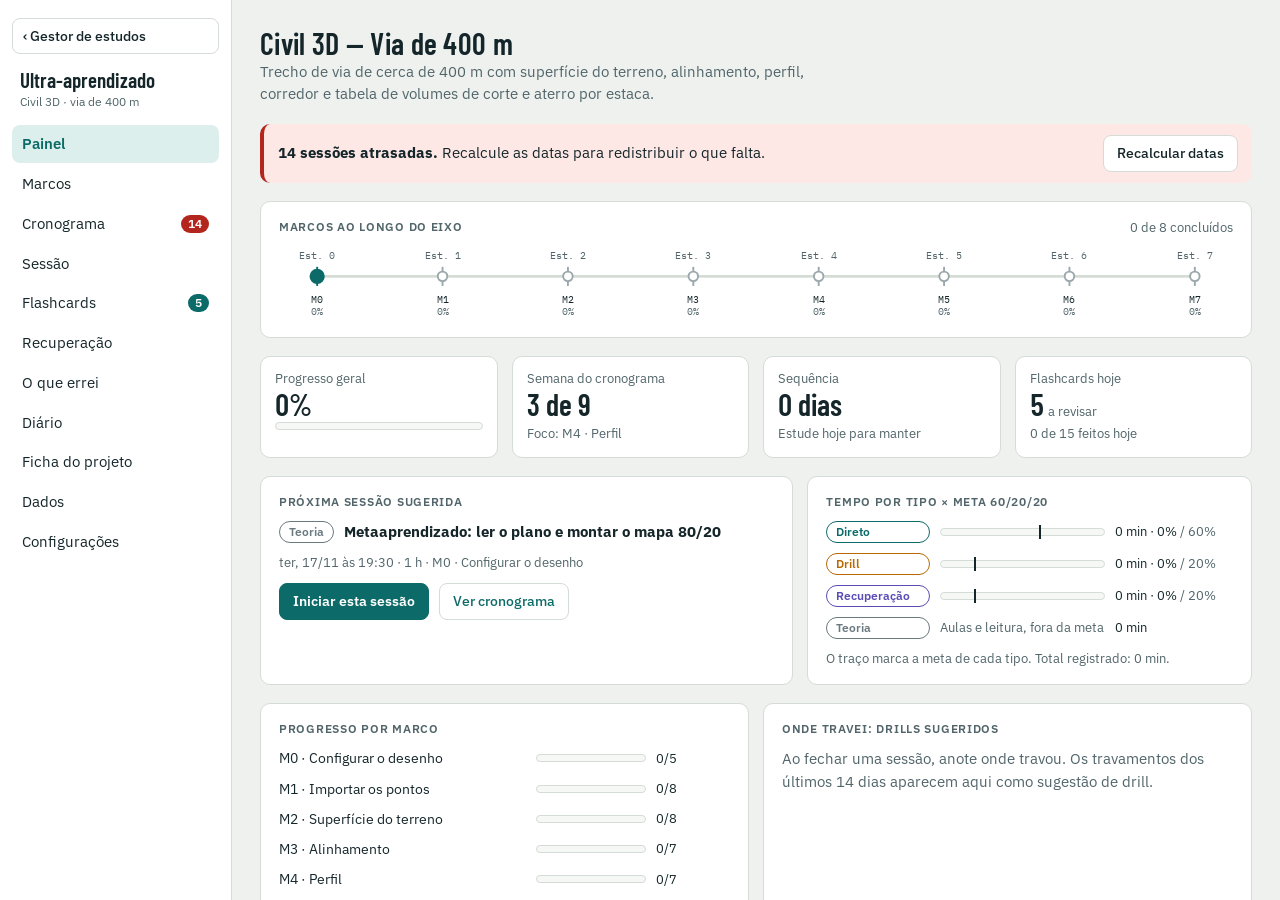
==== civil3d.html @ f74b1153 "Initial commit" ====
<!DOCTYPE html>
<html lang="pt-BR">
<head>
<meta charset="utf-8">
<meta name="viewport" content="width=device-width, initial-scale=1">
<title>Ultra-aprendizado Civil 3D</title>
<link rel="preconnect" href="https://fonts.googleapis.com">
<link href="https://fonts.googleapis.com/css2?family=Barlow+Condensed:wght@500;600&family=IBM+Plex+Mono:wght@400;500&family=IBM+Plex+Sans:wght@400;500;600&display=swap" rel="stylesheet">
<style>
/* Layout: barra lateral fixa + área de trabalho; no celular a navegação vira faixa rolável no topo. */
:root{
  --fundo:#eef1ee; --painel:#ffffff; --painel2:#f6f8f6; --linha:#d5dcd6;
  --tinta:#15262a; --tinta2:#51656a; --acento:#0c6b68; --acento-tinta:#ffffff; --acento-suave:#dcefec;
  --direto:#0c6b68; --drill:#b86a00; --recup:#5a4bb5; --teoria:#6b7a80; --folga:#9aa7ab;
  --bom:#1f7a3a; --aviso:#a86200; --critico:#b3261e; --aviso-fundo:#fff3dc; --critico-fundo:#fde8e6; --bom-fundo:#e2f3e6;
  --f-titulo:"Barlow Condensed","Arial Narrow","Roboto Condensed",system-ui,sans-serif;
  --f-corpo:"IBM Plex Sans",system-ui,-apple-system,"Segoe UI",Roboto,sans-serif;
  --f-mono:"IBM Plex Mono",ui-monospace,Consolas,monospace;
  --raio:10px;
}
@media (prefers-color-scheme: dark){
  :root:not([data-theme="light"]){
    color-scheme:dark;
    --fundo:#0f1719; --painel:#172225; --painel2:#1d2a2e; --linha:#2c3c40;
    --tinta:#e6eeec; --tinta2:#9db0b3; --acento:#4fc4bb; --acento-tinta:#06201f; --acento-suave:#173836;
    --direto:#4fc4bb; --drill:#f0a742; --recup:#a79bf2; --teoria:#9aaab0; --folga:#6d7d82;
    --bom:#6fcf8a; --aviso:#f0b452; --critico:#f2857d; --aviso-fundo:#3a2c10; --critico-fundo:#40201d; --bom-fundo:#17341f;
  }
}
:root[data-theme="dark"]{
  color-scheme:dark;
  --fundo:#0f1719; --painel:#172225; --painel2:#1d2a2e; --linha:#2c3c40;
  --tinta:#e6eeec; --tinta2:#9db0b3; --acento:#4fc4bb; --acento-tinta:#06201f; --acento-suave:#173836;
  --direto:#4fc4bb; --drill:#f0a742; --recup:#a79bf2; --teoria:#9aaab0; --folga:#6d7d82;
  --bom:#6fcf8a; --aviso:#f0b452; --critico:#f2857d; --aviso-fundo:#3a2c10; --critico-fundo:#40201d; --bom-fundo:#17341f;
}
*{box-sizing:border-box}
html,body{height:100%;margin:0}
body{background:var(--fundo);color:var(--tinta);font:15px/1.5 var(--f-corpo);-webkit-text-size-adjust:100%}
h1,h2,h3{font-family:var(--f-titulo);font-weight:600;letter-spacing:.01em;margin:0;text-wrap:balance;line-height:1.15}
h1{font-size:30px} h2{font-size:22px} h3{font-size:18px}
p{margin:0} a{color:var(--acento)}
code,.mono{font-family:var(--f-mono);font-size:.9em}
.num{font-variant-numeric:tabular-nums}
button,input,select,textarea{font:inherit;color:inherit}
:focus-visible{outline:2px solid var(--acento);outline-offset:2px}

#app{display:grid;grid-template-columns:232px 1fr;height:100%}
#lateral{background:var(--painel);border-right:1px solid var(--linha);padding:18px 12px;display:flex;flex-direction:column;gap:14px;overflow-y:auto}
.marca{padding:0 8px;display:flex;flex-direction:column;gap:2px}
.marca b{font-family:var(--f-titulo);font-size:21px;font-weight:600;line-height:1.1}
.marca span{font-size:12px;color:var(--tinta2)}
nav{display:flex;flex-direction:column;gap:2px}
nav a{display:flex;justify-content:space-between;align-items:center;gap:8px;padding:8px 10px;border-radius:8px;color:var(--tinta);text-decoration:none;font-size:14.5px}
nav a:hover{background:var(--painel2)}
nav a.ativo{background:var(--acento-suave);color:var(--acento);font-weight:600}
nav .cont{font-size:12px;background:var(--acento);color:var(--acento-tinta);border-radius:99px;padding:0 7px;font-weight:600}
#mini-timer{margin-top:auto;border:1px solid var(--linha);border-radius:8px;padding:8px 10px;font-size:13px;text-decoration:none;color:var(--tinta);display:none}
#mini-timer b{font-family:var(--f-mono);font-size:18px;display:block}
#status-salvo{font-size:12px;color:var(--tinta2);padding:0 8px;display:none}
.dia.fora{background:var(--painel2);opacity:.75}
#principal{overflow-y:auto;padding:26px 28px 60px}
.vista{max-width:1060px;margin:0 auto;display:flex;flex-direction:column;gap:18px}
.cab{display:flex;justify-content:space-between;align-items:flex-end;gap:12px;flex-wrap:wrap}
.cab p{color:var(--tinta2);max-width:65ch}

.cartao{background:var(--painel);border:1px solid var(--linha);border-radius:var(--raio);padding:16px 18px;display:flex;flex-direction:column;gap:10px}
.grade{display:grid;gap:14px}
.g4{grid-template-columns:repeat(4,1fr)} .g2{grid-template-columns:1.2fr 1fr} .g2i{grid-template-columns:1fr 1fr}
.tile{background:var(--painel);border:1px solid var(--linha);border-radius:var(--raio);padding:12px 14px}
.tile small{display:block;color:var(--tinta2);font-size:12.5px}
.tile b{font-family:var(--f-titulo);font-size:30px;font-weight:600;line-height:1.1}
.tile span{font-size:12.5px;color:var(--tinta2)}
.rot{font-size:12px;text-transform:uppercase;letter-spacing:.06em;color:var(--tinta2);font-weight:600}
.suave{color:var(--tinta2)} .peq{font-size:13px}
.linha{display:flex;gap:10px;align-items:center;flex-wrap:wrap}
.entre{justify-content:space-between}
.col{display:flex;flex-direction:column;gap:8px}

.btn{border:1px solid var(--linha);background:var(--painel);border-radius:8px;padding:7px 13px;cursor:pointer;font-weight:500;font-size:14px}
.btn:hover{border-color:var(--acento)}
.btn.pri{background:var(--acento);border-color:var(--acento);color:var(--acento-tinta);font-weight:600}
.btn.per{color:var(--critico);border-color:var(--critico)}
.btn.mini{padding:3px 9px;font-size:12.5px}
.btn:disabled{opacity:.45;cursor:not-allowed}
.btn.lig{background:var(--acento-suave);border-color:var(--acento);color:var(--acento)}

.chip{display:inline-flex;align-items:center;gap:5px;font-size:12px;font-weight:600;border-radius:99px;padding:1px 9px;border:1px solid currentColor;white-space:nowrap}
.t-Direto{color:var(--direto)} .t-Drill{color:var(--drill)} .t-Recuperação{color:var(--recup)} .t-Teoria{color:var(--teoria)} .t-Folga{color:var(--folga)}
.c-bom{color:var(--bom)} .c-aviso{color:var(--aviso)} .c-critico{color:var(--critico)}
.alerta{border-radius:var(--raio);padding:11px 14px;border-left:4px solid var(--aviso);background:var(--aviso-fundo);display:flex;gap:10px;justify-content:space-between;align-items:center;flex-wrap:wrap}
.alerta.critico{border-color:var(--critico);background:var(--critico-fundo)}
.alerta.bom{border-color:var(--bom);background:var(--bom-fundo)}

.barra{height:8px;background:var(--painel2);border-radius:99px;overflow:hidden;border:1px solid var(--linha);position:relative}
.barra i{display:block;height:100%;background:var(--acento);border-radius:99px}
.tipo-linha{display:grid;grid-template-columns:104px 1fr 118px;gap:10px;align-items:center;font-size:13.5px}
.barra.meta{overflow:visible}
.barra.meta u{position:absolute;top:-4px;bottom:-4px;width:2px;background:var(--tinta)}

/* eixo estaqueado: progresso dos marcos */
.eixo{overflow-x:auto}
.eixo svg{display:block;min-width:560px;width:100%;height:74px}
.eixo text{font-family:var(--f-mono);font-size:10.5px;fill:var(--tinta2)}

.marco{background:var(--painel);border:1px solid var(--linha);border-radius:var(--raio)}
.marco>header{display:grid;grid-template-columns:46px 1fr auto;gap:12px;align-items:center;padding:12px 16px;cursor:pointer}
.marco .n{font-family:var(--f-titulo);font-size:26px;font-weight:600;color:var(--acento);border-right:1px solid var(--linha)}
.marco.feito .n{color:var(--bom)}
.marco .corpo{padding:4px 16px 18px;display:grid;grid-template-columns:1.25fr 1fr;gap:20px;border-top:1px solid var(--linha)}
.marco .corpo>div{display:flex;flex-direction:column;gap:14px;padding-top:14px;min-width:0}
.check{display:flex;gap:9px;align-items:flex-start;padding:3px 0;cursor:pointer}
.check input{margin-top:4px;accent-color:var(--acento);width:15px;height:15px;flex:none}
.check.ok span{color:var(--tinta2);text-decoration:line-through}
.bloco{background:var(--painel2);border-radius:8px;padding:10px 12px;border-left:3px solid var(--linha)}
.bloco.b-Drill{border-color:var(--drill)} .bloco.b-Rec{border-color:var(--recup)} .bloco.b-ok{border-color:var(--bom)}
textarea,input[type=text],input[type=number],input[type=date],input[type=time],input[type=search],select{background:var(--painel);border:1px solid var(--linha);border-radius:8px;padding:7px 10px;width:100%}
textarea{min-height:92px;resize:vertical;line-height:1.45}
label.campo{display:flex;flex-direction:column;gap:4px;font-size:13px;color:var(--tinta2);font-weight:500}
label.campo>*{color:var(--tinta);font-weight:400;font-size:14.5px}

.semana{display:grid;grid-template-columns:repeat(7,minmax(0,1fr));gap:8px}
.dia{background:var(--painel);border:1px solid var(--linha);border-radius:8px;padding:8px;min-height:120px;display:flex;flex-direction:column;gap:6px}
.dia.hoje{border-color:var(--acento);box-shadow:inset 0 0 0 1px var(--acento)}
.dia>small{color:var(--tinta2);font-size:12px;font-weight:600}
.sessao{border-left:3px solid var(--folga);background:var(--painel2);border-radius:6px;padding:6px 8px;font-size:12.5px;display:flex;flex-direction:column;gap:4px}
.sessao.s-Direto{border-color:var(--direto)} .sessao.s-Drill{border-color:var(--drill)} .sessao.s-Recuperação{border-color:var(--recup)} .sessao.s-Teoria{border-color:var(--teoria)}
.sessao.feita{opacity:.55} .sessao.feita .tt{text-decoration:line-through}
.sessao.atrasada{outline:1px dashed var(--critico)}
.lista-s{display:grid;grid-template-columns:96px 104px 1fr auto;gap:10px;align-items:center;padding:8px 0;border-bottom:1px solid var(--linha);font-size:14px}
.lista-s:last-child{border-bottom:0}

.relogio{font-family:var(--f-mono);font-size:84px;font-weight:500;text-align:center;line-height:1;font-variant-numeric:tabular-nums}
.seg{display:inline-flex;border:1px solid var(--linha);border-radius:8px;overflow:hidden;flex-wrap:wrap}
.seg button{border:0;background:var(--painel);padding:7px 12px;cursor:pointer;font-size:14px;border-right:1px solid var(--linha)}
.seg button:last-child{border-right:0}
.seg button.lig{background:var(--acento);color:var(--acento-tinta);font-weight:600}

.flash{min-height:230px;justify-content:center;text-align:center;gap:16px;padding:28px}
.flash .q{font-size:20px;font-family:var(--f-titulo);font-weight:600;max-width:46ch;margin:0 auto;line-height:1.25}
.flash .a{font-size:16px;max-width:60ch;margin:0 auto;padding-top:14px;border-top:1px dashed var(--linha)}
.notas{display:grid;grid-template-columns:repeat(4,1fr);gap:8px;max-width:520px;margin:0 auto;width:100%}
.notas button small{display:block;font-weight:400;font-size:11.5px;opacity:.8}
table{border-collapse:collapse;width:100%;font-size:14px}
th,td{text-align:left;padding:7px 10px;border-bottom:1px solid var(--linha);vertical-align:top}
th{font-size:12px;text-transform:uppercase;letter-spacing:.05em;color:var(--tinta2)}
.rolar{overflow-x:auto}
.vazio{color:var(--tinta2);text-align:center;padding:22px;border:1px dashed var(--linha);border-radius:var(--raio)}

#modal{position:fixed;inset:0;background:rgba(8,16,18,.55);display:none;align-items:center;justify-content:center;padding:16px;z-index:20}
#modal.on{display:flex}
#modal .cx{background:var(--painel);border-radius:12px;padding:20px;max-width:520px;width:100%;max-height:90%;overflow:auto;display:flex;flex-direction:column;gap:12px;border:1px solid var(--linha)}
#toast{position:fixed;bottom:18px;left:50%;transform:translateX(-50%);background:var(--tinta);color:var(--fundo);padding:9px 16px;border-radius:99px;font-size:14px;opacity:0;pointer-events:none;transition:opacity .2s;z-index:30;max-width:90%}
#toast.on{opacity:1}
@media (prefers-reduced-motion:reduce){#toast{transition:none}}

@media (max-width:900px){
  .g4{grid-template-columns:repeat(2,1fr)} .g2,.g2i{grid-template-columns:1fr}
  .marco .corpo{grid-template-columns:1fr}
  .semana{grid-template-columns:1fr} .dia{min-height:0}
}
@media (max-width:760px){
  #app{grid-template-columns:1fr;grid-template-rows:auto 1fr}
  #lateral{flex-direction:row;align-items:center;padding:8px 12px;border-right:0;border-bottom:1px solid var(--linha);overflow-x:auto;overflow-y:hidden;gap:10px}
  .marca span{display:none} #status-salvo{white-space:nowrap} .marca b{font-size:17px;white-space:nowrap}
  nav{flex-direction:row} nav a{white-space:nowrap;padding:6px 10px}
  #mini-timer{margin:0;white-space:nowrap;padding:4px 8px} #mini-timer b{display:inline;font-size:14px}
  #principal{padding:16px 16px 60px}
  .relogio{font-size:60px}
  .lista-s{grid-template-columns:1fr auto} .lista-s>:nth-child(1),.lista-s>:nth-child(2){grid-column:auto}
  .tipo-linha{grid-template-columns:92px 1fr} .tipo-linha>:last-child{grid-column:1/-1}
  .notas{grid-template-columns:repeat(2,1fr)}
}

.voltar-hub{display:flex;align-items:center;gap:6px;padding:7px 10px;border:1px solid var(--linha);border-radius:8px;color:var(--tinta);text-decoration:none;font-size:13.5px;font-weight:500}
.voltar-hub:hover{border-color:var(--acento);color:var(--acento)}
</style>
</head>
<body>
<div id="app">
  <aside id="lateral">
    <a class="voltar-hub" href="index.html">‹ Gestor de estudos</a>
    <div class="marca"><b>Ultra-aprendizado</b><span>Civil 3D · via de 400 m</span></div>
    <nav id="nav" aria-label="Seções"></nav>
    <span id="status-salvo" role="status"></span>
    <a id="mini-timer" href="#sessao"></a>
  </aside>
  <main id="principal"><div class="vista" id="vista"></div></main>
</div>
<div id="modal" role="dialog" aria-modal="true"><div class="cx" id="modal-cx"></div></div>
<div id="toast" role="status" aria-live="polite"></div>
<script src="js/armazenamento.js"></script>
<script src="js/ultra-nucleo.js"></script>
<script src="dados/civil3d.js"></script>
<script>
/* Os dados do projeto ficam em dados/civil3d.js (compartilhados com o hub). */
const CHAVE_STORAGE = ULTRA['civil3d'].chave;
const DADOS_INICIAIS = ULTRA['civil3d'].dados;

/* =====================================================================
   APP — lógica genérica. Não depende do conteúdo de DADOS_INICIAIS.
   Seções: utilitários · estado · cálculos · vistas · ações · timer · início
   ===================================================================== */
const D = DADOS_INICIAIS;
const TIPOS = ['Direto', 'Drill', 'Recuperação', 'Teoria'];
const DIAS = ['seg', 'ter', 'qua', 'qui', 'sex', 'sáb', 'dom'];
const ROTAS = [
  ['painel', 'Painel'], ['marcos', 'Marcos'], ['cronograma', 'Cronograma'], ['sessao', 'Sessão'],
  ['flashcards', 'Flashcards'], ['recuperacao', 'Recuperação'], ['erros', 'O que errei'],
  ['diario', 'Diário'], ['ficha', 'Ficha do projeto'], ['dados', 'Dados'], ['ajustes', 'Configurações']
];

/* ---------- utilitários ---------- */
const $ = s => document.querySelector(s);
const esc = s => String(s == null ? '' : s).replace(/[&<>"']/g, c => ({ '&': '&amp;', '<': '&lt;', '>': '&gt;', '"': '&quot;', "'": '&#39;' }[c]));
const pad = n => String(n).padStart(2, '0');
const iso = d => d.getFullYear() + '-' + pad(d.getMonth() + 1) + '-' + pad(d.getDate());
const deIso = s => { const [y, m, d] = s.split('-').map(Number); return new Date(y, m - 1, d); };
const hoje = () => iso(new Date());
const addDias = (s, n) => { const d = deIso(s); d.setDate(d.getDate() + n); return iso(d); };
const difDias = (a, b) => Math.round((deIso(a) - deIso(b)) / 864e5);
const dow = s => (deIso(s).getDay() + 6) % 7;                      // 0 = segunda
const fData = s => DIAS[dow(s)] + ', ' + s.slice(8) + '/' + s.slice(5, 7);
const fDataLonga = s => s.slice(8) + '/' + s.slice(5, 7) + '/' + s.slice(0, 4);
const fMin = m => { m = Math.round(m); return m < 60 ? m + ' min' : Math.floor(m / 60) + ' h' + (m % 60 ? ' ' + pad(m % 60) : ''); };
const uid = () => Date.now().toString(36) + Math.random().toString(36).slice(2, 6);
const marco = id => D.marcos.find(m => m.id === id);
const rotMarco = id => { const m = marco(id); return m ? 'M' + m.num + ' · ' + m.nome : '—'; };
const optMarcos = sel => D.marcos.map(m => `<option value="${m.id}"${m.id === sel ? ' selected' : ''}>M${m.num} · ${esc(m.nome)}</option>`).join('');
const chip = t => `<span class="chip t-${t}">${t}</span>`;

/* ---------- estado e armazenamento ---------- */
let storageOk = true;
let S;                                   // estado salvo
const ui = { abertos: {}, cronoModo: 'semana', cronoSem: null, revelado: false, filtroErro: '', buscaErro: '', filtroCard: '', recall: {}, pre: null, manual: false };

function estadoNovo() { return UltraNucleo.estadoNovo(D); }
function carregar() {
  try { S = UltraNucleo.carregar(D, CHAVE_STORAGE); return; } catch (e) { storageOk = false; }
  S = estadoNovo();
}
function migrar() { UltraNucleo.migrar(S); }
let versao = 0;                          // muda a cada salvamento; invalida o cache das datas
/* Quando a página é aberta pelo EstudosCivil3D.exe, o progresso também vai para um arquivo JSON
   na pasta do programa (o .exe responde em /api/estado). Na página publicada, só o localStorage. */
const ARQ = { ativo: false, status: '', erro: false, caminho: '', timer: null, pendente: false };
function salvarArquivo(agora) {
  if (!ARQ.ativo) return;
  ARQ.pendente = true; clearTimeout(ARQ.timer);
  const envia = () => {
    ARQ.pendente = false;
    fetch('/api/estado', { method: 'POST', headers: { 'Content-Type': 'application/json' }, body: JSON.stringify(S) })
      .then(r => { if (!r.ok) throw 0; ARQ.erro = false; ARQ.status = 'Salvo no arquivo às ' + new Date().toTimeString().slice(0, 5); mostrarStatus(); })
      .catch(() => { ARQ.erro = true; ARQ.status = 'Não salvou no arquivo. Abra o EstudosCivil3D.exe de novo.'; mostrarStatus(); });
  };
  if (agora) envia(); else ARQ.timer = setTimeout(envia, 700);
}
function mostrarStatus() { const el = $('#status-salvo'); if (el) { el.textContent = ARQ.status; el.className = 'status-salvo' + (ARQ.erro ? ' c-critico' : ''); el.style.display = ARQ.ativo ? 'block' : 'none'; } }
function salvar() {
  versao++;
  salvarArquivo();
  if (!storageOk) return;
  try { Armazenamento.gravar(CHAVE_STORAGE, S); } catch (e) { storageOk = false; render(); }
}

/* ---------- cálculos ---------- */
const sessoes = () => D.sessoes.map((s, i) => Object.assign({ id: 's' + i }, s));
/* ---------- datas das sessões ----------
   As sessões seguem a ordem do plano e são encaixadas nos seus dias de estudo,
   respeitando os MINUTOS disponíveis de cada dia (Configurações):
   · cabe no que sobra do dia? fica no mesmo dia; não cabe? vai para o próximo dia de estudo;
   · uma sessão maior que um dia inteiro é dividida em partes, em dias seguidos de estudo;
   · Folga ocupa um dia de estudo inteiro;
   · sem "Recalcular", tudo parte da data de início; depois dele, o que falta parte de hoje;
   · sessão reagendada à mão fica presa na data escolhida e esse dia sai da sequência. */
const est = s => S.sessoes[s.id] || {};
const presa = s => !!(est(s).fixa && !est(s).feita);
const temDisponivel = () => Object.values(S.config.disp).some(d => d.ativo && d.min > 0);
function calcDatas() { return UltraNucleo.calcDatas(D, S); }   // regra em js/ultra-nucleo.js
let cacheDatas = { v: -1, r: null };
function calc() { if (cacheDatas.v !== versao) cacheDatas = { v: versao, c: calcDatas() }; return cacheDatas.c; }
const datas = () => calc().r;
const partesDe = s => calc().partes[s.id] || [{ d: dataSessao(s), min: s.min || 0 }];
const dataSessao = s => datas()[s.id];
const feita = s => !!(S.sessoes[s.id] && S.sessoes[s.id].feita);
const pendentes = () => sessoes().filter(s => !feita(s)).sort((a, b) => dataSessao(a).localeCompare(dataSessao(b)));
const atrasadas = () => pendentes().filter(s => dataSessao(s) < hoje());
const proxima = () => pendentes().find(s => s.tipo !== 'Folga');
const semanaDe = d => Math.floor(difDias(d, S.config.inicio) / 7) + 1;
const totalSemanas = () => Math.max(1, ...sessoes().map(s => semanaDe(dataSessao(s))));
function semanaAtual() { return Math.floor(difDias(hoje(), S.config.inicio) / 7) + 1; }

function progMarco(m) {
  const feitas = m.tarefas.filter((_, i) => S.tarefas[m.id + '-' + i]).length;
  return { feitas, total: m.tarefas.length, pct: S.concluido[m.id] ? 100 : Math.round(feitas / m.tarefas.length * 100) };
}
function progGeral() {
  let f = 0, t = 0; D.marcos.forEach(m => { const p = progMarco(m); f += p.feitas; t += p.total; });
  return Math.round(f / t * 100);
}
const marcoAtual = () => D.marcos.find(m => !S.concluido[m.id]) || D.marcos[D.marcos.length - 1];

function minutosPorTipo() {
  const r = {}; TIPOS.forEach(t => r[t] = 0);
  S.registros.forEach(x => { r[x.tipo] = (r[x.tipo] || 0) + x.min; });
  return r;
}
function sequencia() {
  let d = hoje(), n = 0;
  if (!S.dias[d]) d = addDias(d, -1);
  while (S.dias[d]) { n++; d = addDias(d, -1); }
  return n;
}
function sugestoesDrill() {
  const lim = addDias(hoje(), -14);
  return S.registros.filter(r => r.travei && r.data >= lim && !S.dispensados[r.id]).slice(-6).reverse();
}

/* flashcards: SM-2 simplificado. nota 0 errei · 1 difícil · 2 bom · 3 fácil */
function flashDia() { if (S.flashDia.data !== hoje()) S.flashDia = { data: hoje(), n: 0 }; return S.flashDia; }
function filaFlash() {
  const h = hoje(), idx = marcoAtual().num;
  const devidos = S.cards.filter(c => c.due && c.due <= h).sort((a, b) => a.visto - b.visto);
  const vagas = Math.max(0, S.config.metaFlash - flashDia().n - devidos.length);
  const novos = S.cards.filter(c => !c.due && (marco(c.marco) ? marco(c.marco).num <= idx : true)).slice(0, vagas);
  const errados = devidos.filter(c => c.iv === 0 && c.visto);          // os que errei hoje voltam no fim da fila
  return devidos.filter(c => !(c.iv === 0 && c.visto)).concat(novos, errados);
}
function avaliar(c, nota) {
  let ef = c.ef || 2.5, reps = c.reps || 0, iv = c.iv || 0;
  if (nota === 0) { reps = 0; iv = 0; ef = Math.max(1.3, ef - 0.2); }
  else {
    if (nota === 1) ef = Math.max(1.3, ef - 0.15);
    if (nota === 3) ef += 0.15;
    if (reps === 0) iv = nota === 3 ? 3 : 1;
    else if (reps === 1) iv = nota === 1 ? 2 : nota === 3 ? 7 : 4;
    else iv = Math.round(iv * (nota === 1 ? 1.2 : nota === 3 ? ef * 1.3 : ef));
    iv = Math.max(1, iv); reps++;
  }
  Object.assign(c, { ef, reps, iv, due: addDias(hoje(), iv), visto: Date.now() });
  flashDia().n++; S.dias[hoje()] = true;
}
const previsao = (c, nota) => { const k = Object.assign({}, c); const fd = S.flashDia.n; avaliar(k, nota); S.flashDia.n = fd; return k.iv === 0 ? 'hoje' : k.iv + ' d'; };

/* recalcular: o que está atrasado (e tudo depois) recomeça a partir de hoje, nos dias disponíveis */
function recalcular() {
  if (!temDisponivel()) return -1;
  const n = atrasadas().length;
  if (!n) return 0;
  S.plano.base = hoje();
  return n;
}
/* ---------- vistas ---------- */
function eixoSvg() {
  const n = D.marcos.length, w = 1000, x0 = 40, x1 = w - 40, passo = (x1 - x0) / (n - 1);
  let g = `<line x1="${x0}" y1="30" x2="${x1}" y2="30" stroke="var(--linha)" stroke-width="3"/>`;
  const feitos = D.marcos.filter(m => S.concluido[m.id]).length;
  const at = marcoAtual(), pa = S.concluido[at.id] ? 0 : progMarco(at).pct / 100;
  const xp = x0 + passo * Math.min(n - 1, feitos + (feitos < n - 1 ? pa : 0) - (feitos === 0 ? 0 : 0));
  g += `<line x1="${x0}" y1="30" x2="${Math.max(x0, x0 + passo * (feitos > 0 ? feitos - 1 : 0) + (feitos > 0 ? passo * pa : 0))}" y2="30" stroke="var(--acento)" stroke-width="3"/>`;
  D.marcos.forEach((m, i) => {
    const x = x0 + passo * i, ok = S.concluido[m.id], cur = m.id === at.id && !ok;
    g += `<line x1="${x}" y1="20" x2="${x}" y2="40" stroke="${ok ? 'var(--bom)' : cur ? 'var(--acento)' : 'var(--folga)'}" stroke-width="2"/>`;
    g += `<circle cx="${x}" cy="30" r="${cur ? 7 : 5}" fill="${ok ? 'var(--bom)' : cur ? 'var(--acento)' : 'var(--painel)'}" stroke="${ok ? 'var(--bom)' : cur ? 'var(--acento)' : 'var(--folga)'}" stroke-width="2"/>`;
    g += `<text x="${x}" y="12" text-anchor="middle">Est. ${i}</text><text x="${x}" y="58" text-anchor="middle" style="fill:var(--tinta)">M${m.num}</text>`;
    g += `<text x="${x}" y="71" text-anchor="middle">${ok ? 'pronto' : progMarco(m).pct + '%'}</text>`;
  });
  return `<div class="eixo"><svg viewBox="0 0 ${w} 76" preserveAspectRatio="xMidYMid meet" role="img" aria-label="Progresso dos marcos">${g}</svg></div>`;
}

const V = {};

V.painel = () => {
  const mt = minutosPorTipo(), pratica = mt.Direto + mt.Drill + mt['Recuperação'], sem = semanaAtual(), tot = totalSemanas();
  const px = proxima(), atr = atrasadas(), fila = filaFlash().length, fd = flashDia(), sug = sugestoesDrill();
  const semTxt = sem < 1 ? 'Começa ' + fData(S.config.inicio) : sem > tot ? 'Plano encerrado' : sem + ' de ' + tot;
  let h = `<div class="cab"><div><h1>${esc(D.projeto.nome)}</h1><p>${esc(D.projeto.entregavel)}</p></div></div>`;
  if (!storageOk) h += `<div class="alerta critico"><span><b>Salvamento automático indisponível neste navegador.</b> O progresso some ao fechar a página. Use a aba Dados para copiar um backup.</span></div>`;
  if (mt.Teoria > pratica && mt.Teoria > 0) h += `<div class="alerta"><span><b>Regra de ouro:</b> você tem ${fMin(mt.Teoria)} de teoria contra ${fMin(pratica)} de prática. Inverta: abra o Civil 3D e faça.</span></div>`;
  if (atr.length) h += `<div class="alerta critico"><span><b>${atr.length} ${atr.length > 1 ? 'sessões atrasadas' : 'sessão atrasada'}.</b> Recalcule as datas para redistribuir o que falta.</span><button class="btn" data-a="recalcular">Recalcular datas</button></div>`;
  h += `<div class="cartao"><div class="linha entre"><span class="rot">Marcos ao longo do eixo</span><span class="peq suave">${D.marcos.filter(m => S.concluido[m.id]).length} de ${D.marcos.length} concluídos</span></div>${eixoSvg()}</div>`;
  h += `<div class="grade g4">
    <div class="tile"><small>Progresso geral</small><b class="num">${progGeral()}%</b><div class="barra"><i style="width:${progGeral()}%"></i></div></div>
    <div class="tile"><small>Semana do cronograma</small><b>${semTxt}</b><br><span>${sem >= 1 && sem <= tot ? 'Foco: ' + esc(rotMarco((sessoes().find(s => semanaDe(dataSessao(s)) === sem && s.tipo !== 'Folga') || px || {}).marco)) : 'Início em ' + fDataLonga(S.config.inicio)}</span></div>
    <div class="tile"><small>Sequência</small><b class="num">${sequencia()} ${sequencia() === 1 ? 'dia' : 'dias'}</b><br><span>${S.dias[hoje()] ? 'Hoje já conta' : 'Estude hoje para manter'}</span></div>
    <div class="tile"><small>Flashcards hoje</small><b class="num">${fila}</b> <span>a revisar</span><br><span>${fd.n} de ${S.config.metaFlash} feitos hoje</span></div>
  </div>`;
  h += `<div class="grade g2"><div class="cartao"><span class="rot">Próxima sessão sugerida</span>`;
  if (px) h += `<div class="linha">${chip(px.tipo)}<b>${esc(px.titulo)}</b></div><span class="suave peq">${fData(dataSessao(px))} às ${S.config.disp[dow(dataSessao(px))].hora} · ${fMin(px.min)} · ${esc(rotMarco(px.marco))}</span>
    <div class="linha"><button class="btn pri" data-a="iniciarSessao" data-id="${px.id}">Iniciar esta sessão</button><a class="btn" href="#cronograma" style="text-decoration:none">Ver cronograma</a></div>`;
  else h += `<p class="suave">Todas as sessões planejadas foram feitas.</p>`;
  h += `</div><div class="cartao"><span class="rot">Tempo por tipo × meta 60/20/20</span>`;
  ['Direto', 'Drill', 'Recuperação'].forEach(t => {
    const p = pratica ? Math.round(mt[t] / pratica * 100) : 0, meta = D.projeto.meta[t];
    h += `<div class="tipo-linha"><span class="chip t-${t}">${t}</span><div class="barra meta"><i style="width:${p}%;background:var(--${t === 'Direto' ? 'direto' : t === 'Drill' ? 'drill' : 'recup'})"></i><u style="left:${meta}%"></u></div><span class="num peq">${fMin(mt[t])} · ${p}% <span class="suave">/ ${meta}%</span></span></div>`;
  });
  h += `<div class="tipo-linha"><span class="chip t-Teoria">Teoria</span><span class="peq suave">Aulas e leitura, fora da meta</span><span class="num peq">${fMin(mt.Teoria)}</span></div>
    <span class="peq suave">O traço marca a meta de cada tipo. Total registrado: ${fMin(pratica + mt.Teoria)}.</span></div></div>`;
  h += `<div class="grade g2i"><div class="cartao"><span class="rot">Progresso por marco</span>`;
  D.marcos.forEach(m => { const p = progMarco(m); h += `<div class="tipo-linha" style="grid-template-columns:1fr 110px 74px"><a href="#marcos" data-a="abrirMarco" data-id="${m.id}" style="text-decoration:none;color:var(--tinta)">M${m.num} · ${esc(m.nome)}</a><div class="barra"><i style="width:${p.pct}%${S.concluido[m.id] ? ';background:var(--bom)' : ''}"></i></div><span class="num peq">${S.concluido[m.id] ? '<span class="c-bom">pronto</span>' : p.feitas + '/' + p.total}</span></div>`; });
  h += `</div><div class="cartao"><span class="rot">Onde travei: drills sugeridos</span>`;
  if (sug.length) sug.forEach(r => { h += `<div class="bloco b-Drill"><div class="linha entre"><span><b>${esc(r.travei)}</b><br><span class="peq suave">${fData(r.data)} · ${esc(rotMarco(r.marco))}</span></span><span class="linha"><button class="btn mini" data-a="drillDe" data-id="${r.id}">Treinar</button><button class="btn mini" data-a="dispensar" data-id="${r.id}">Dispensar</button></span></div></div>`; });
  else h += `<p class="suave">Ao fechar uma sessão, anote onde travou. Os travamentos dos últimos 14 dias aparecem aqui como sugestão de drill.</p>`;
  h += `</div></div>`;
  return h;
};

V.marcos = () => {
  let h = `<div class="cab"><div><h1>Marcos</h1><p>Cada marco fecha quando o critério de pronto é atendido e a explicação Feynman está escrita.</p></div></div>`;
  D.marcos.forEach(m => {
    const p = progMarco(m), ab = ui.abertos[m.id], ok = S.concluido[m.id], fy = (S.feynman[m.id] || {}).texto || '';
    h += `<section class="marco${ok ? ' feito' : ''}"><header data-a="alternar" data-id="${m.id}" role="button" tabindex="0" aria-expanded="${!!ab}">
      <span class="n">M${m.num}</span><span><h3>${esc(m.nome)}${m.drillPrincipal ? ' <span class="chip t-Drill">drill principal</span>' : ''}</h3><span class="peq suave">${esc(m.objetivo)}</span></span>
      <span class="linha">${ok ? '<span class="chip c-bom">concluído</span>' : `<span class="num peq">${p.feitas}/${p.total}</span>`}<span aria-hidden="true">${ab ? '▾' : '▸'}</span></span></header>`;
    if (ab) {
      h += `<div class="corpo"><div><div><span class="rot">Direto: tarefas</span>` +
        m.tarefas.map((t, i) => { const k = m.id + '-' + i, on = S.tarefas[k]; return `<label class="check${on ? ' ok' : ''}"><input type="checkbox" id="t-${k}" data-c="tarefa" data-id="${k}"${on ? ' checked' : ''}><span>${esc(t)}</span></label>`; }).join('') + `</div>`;
      if (m.aulas.length) h += `<div><span class="rot">Aulas do guia (só o que o marco pede)</span>` + m.aulas.map(a => { const au = D.aulas.find(x => x.id === a), on = S.aulas[a]; return `<label class="check${on ? ' ok' : ''}"><input type="checkbox" id="au-${m.id}-${a}" data-c="aula" data-id="${a}"${on ? ' checked' : ''}><span>${esc(au.nome)}</span></label>`; }).join('') + `</div>`;
      h += `<div class="bloco b-ok"><span class="rot">Critério de pronto</span><p>${esc(m.pronto)}</p></div></div>
        <div><div class="bloco b-Drill"><span class="rot">Drill</span><p>${esc(m.drill)}</p></div>
        <div class="bloco b-Rec"><span class="rot">Desafio de recuperação</span><p>${esc(m.recuperacao)}</p></div>
        <div class="bloco"><span class="rot">Feedback</span><p>${esc(m.feedback)}</p></div>
        <label class="campo" for="fy-${m.id}">Explicação Feynman: ${esc(m.feynman)}
          <textarea id="fy-${m.id}" data-i="feynman" data-id="${m.id}" placeholder="Explique com as suas palavras, sem consultar nada.">${esc(fy)}</textarea></label>
        <div class="linha entre"><span class="peq suave" id="fyc-${m.id}">${fy.trim().length} caracteres (mínimo 40)</span>
        ${ok ? `<button class="btn" data-a="reabrir" data-id="${m.id}">Reabrir marco</button>` : `<button class="btn pri" id="fyb-${m.id}" data-a="concluir" data-id="${m.id}"${fy.trim().length < 40 ? ' disabled' : ''}>Concluir marco</button>`}</div>
        </div></div>`;
    }
    h += `</section>`;
  });
  h += `<div class="cartao"><span class="rot">Aulas do guia que ficam para depois</span><p class="suave">${D.aulasDepois.map(esc).join(' · ')}</p></div>`;
  return h;
};

function cartaoSessao(s, compacto, dia) {
  const d = dataSessao(s), f = feita(s), atr = !f && d < hoje(), ps = partesDe(s), i = dia ? ps.findIndex(p => p.d === dia) : -1;
  const dur = ps.length > 1 && i >= 0 ? fMin(ps[i].min) + ' · parte ' + (i + 1) + ' de ' + ps.length : (s.min ? fMin(s.min) : '');
  return `<div class="sessao s-${s.tipo}${f ? ' feita' : ''}${atr ? ' atrasada' : ''}"><div class="linha entre">${chip(s.tipo)}<span class="suave num">${dur}</span></div>
    <span class="tt">${esc(s.titulo)}</span><span class="suave">${compacto ? '' : fData(d) + ' · '}M${marco(s.marco).num}${atr ? ' · <span class="c-critico">atrasada</span>' : ''}</span>
    <div class="linha"><button class="btn mini${f ? ' lig' : ''}" data-a="feita" data-id="${s.id}">${f ? 'Feita ✓' : 'Marcar feita'}</button>${f ? '' : `<button class="btn mini" data-a="reagendar" data-id="${s.id}">Reagendar</button>${s.tipo !== 'Folga' ? `<button class="btn mini" data-a="iniciarSessao" data-id="${s.id}">Iniciar</button>` : ''}`}</div></div>`;
}
V.cronograma = () => {
  const tot = totalSemanas(), todas = sessoes();
  if (ui.cronoSem == null) ui.cronoSem = Math.min(Math.max(semanaAtual(), 1), tot);
  const atr = atrasadas(), temOver = (S.plano && S.plano.base) || Object.values(S.sessoes).some(x => x.fixa);
  const diasTxt = DIAS.map((d, i) => S.config.disp[i].ativo && S.config.disp[i].min > 0 ? d + ' ' + fMin(S.config.disp[i].min) : '').filter(Boolean).join(', ');
  let h = `<div class="cab"><div><h1>Cronograma</h1><p>${tot} semanas a partir de ${fDataLonga(S.config.inicio)}. As sessões seguem a ordem do plano e são encaixadas nos seus dias de estudo${diasTxt ? ' (' + diasTxt + ')' : ''}, respeitando os minutos de cada dia. Para mudar dias, horários ou minutos, vá em <a href="#ajustes">Configurações</a>.</p></div>
    <div class="linha"><div class="seg"><button data-a="cronoModo" data-id="semana" class="${ui.cronoModo === 'semana' ? 'lig' : ''}">Semana</button><button data-a="cronoModo" data-id="lista" class="${ui.cronoModo === 'lista' ? 'lig' : ''}">Lista</button></div>
    <button class="btn" data-a="recalcular">Recalcular datas</button>${temOver ? '<button class="btn" data-a="restaurarDatas">Voltar ao plano original</button>' : ''}</div></div>`;
  if (!temDisponivel()) h += `<div class="alerta"><span><b>Nenhum dia de estudo marcado.</b> Marque seus dias em Configurações para o cronograma se ajustar.</span><a class="btn" href="#ajustes" style="text-decoration:none">Abrir Configurações</a></div>`;
  if (atr.length) h += `<div class="alerta critico"><span><b>${atr.length} ${atr.length > 1 ? 'sessões atrasadas' : 'sessão atrasada'}.</b> Recalcular faz o que falta recomeçar a partir de hoje, nos seus dias de estudo, na mesma ordem.</span></div>`;
  if (ui.cronoModo === 'semana') {
    const ini = addDias(S.config.inicio, (ui.cronoSem - 1) * 7);
    h += `<div class="linha entre"><button class="btn" data-a="semAnt"${ui.cronoSem <= 1 ? ' disabled' : ''}>‹ Anterior</button><b>Semana ${ui.cronoSem} · ${fDataLonga(ini)} a ${fDataLonga(addDias(ini, 6))}</b><button class="btn" data-a="semProx"${ui.cronoSem >= tot + 4 ? ' disabled' : ''}>Próxima ›</button></div><div class="semana">`;
    for (let i = 0; i < 7; i++) {
      const d = addDias(ini, i), it = todas.filter(s => partesDe(s).some(p => p.d === d)), disp = S.config.disp[dow(d)];
      const carga = it.reduce((a, s) => a + partesDe(s).filter(p => p.d === d).reduce((x, p) => x + p.min, 0), 0), excede = disp.ativo && carga > disp.min;
      const uso = disp.ativo && disp.min > 0 ? ` <span class="${excede ? 'c-aviso' : 'suave'}" title="Planejado ${fMin(carga)}; disponível ${fMin(disp.min)}">· ${fMin(carga)} de ${fMin(disp.min)}</span>` : '';
      h += `<div class="dia${d === hoje() ? ' hoje' : ''}${disp.ativo ? '' : ' fora'}"><small>${fData(d)}${disp.ativo ? ' · ' + disp.hora : ''}${uso}</small>${it.map(s => cartaoSessao(s, true, d)).join('') || `<span class="peq suave">${disp.ativo ? 'Livre' : '—'}</span>`}</div>`;
    }
    h += `</div>`;
  } else {
    const porSem = {}; todas.sort((a, b) => dataSessao(a).localeCompare(dataSessao(b))).forEach(s => { const k = semanaDe(dataSessao(s)); (porSem[k] = porSem[k] || []).push(s); });
    Object.keys(porSem).map(Number).sort((a, b) => a - b).forEach(k => {
      h += `<div class="cartao"><span class="rot">Semana ${k} · a partir de ${fDataLonga(addDias(S.config.inicio, (k - 1) * 7))}</span><div>` + porSem[k].map(s => {
        const f = feita(s), atr2 = !f && dataSessao(s) < hoje();
        return `<div class="lista-s"><span class="num${atr2 ? ' c-critico' : ''}">${fData(dataSessao(s))}</span><span>${chip(s.tipo)}</span><span style="${f ? 'text-decoration:line-through;opacity:.6' : ''}">${esc(s.titulo)} <span class="suave peq">· M${marco(s.marco).num}${s.min ? ' · ' + fMin(s.min) : ''}${partesDe(s).length > 1 ? ' · em ' + partesDe(s).length + ' partes: ' + partesDe(s).map(p => fData(p.d) + ' (' + fMin(p.min) + ')').join(', ') : ''}</span></span>
          <span class="linha"><button class="btn mini${f ? ' lig' : ''}" data-a="feita" data-id="${s.id}">${f ? 'Feita ✓' : 'Marcar feita'}</button>${f ? '' : `<button class="btn mini" data-a="reagendar" data-id="${s.id}">Reagendar</button>`}</span></div>`;
      }).join('') + `</div></div>`;
    });
  }
  return h;
};

const fRelogio = ms => { const s = Math.max(0, Math.ceil(ms / 1000)); return pad(Math.floor(s / 60)) + ':' + pad(s % 60); };
const restante = t => t.rodando ? t.fim - Date.now() : t.rest;
V.sessao = () => {
  const t = S.timer;
  let h = `<div class="cab"><div><h1>Sessão de estudo</h1><p>Escolha o marco e o tipo, rode o timer e feche registrando o que fez e onde travou.</p></div></div>`;
  if (t && t.fase === 'registro') {
    h += `<div class="cartao"><h2>Fechar a sessão</h2><div class="linha">${chip(t.tipo)}<span>${esc(rotMarco(t.marco))}</span></div>
      <div class="grade g2i"><label class="campo" for="r-min">Minutos estudados<input type="number" id="r-min" min="1" max="600" value="${Math.max(1, Math.round(t.dec / 60000))}"></label><span></span></div>
      <label class="campo" for="r-fiz">O que fiz (1 linha)<input type="text" id="r-fiz" maxlength="200" placeholder="Ex.: criei a superfície TN com boundary"></label>
      <label class="campo" for="r-travei">Onde travei (vira sugestão de drill)<input type="text" id="r-travei" maxlength="200" placeholder="Ex.: não achei onde mudar o intervalo das curvas"></label>
      ${t.sessaoId ? `<label class="check"><input type="checkbox" id="r-feita" checked><span>Marcar a sessão planejada como feita</span></label>` : ''}
      <div class="linha"><button class="btn pri" data-a="registrar">Salvar registro</button><button class="btn per" data-a="descartarTimer">Descartar</button></div></div>`;
  } else if (t) {
    h += `<div class="cartao" style="align-items:center;gap:16px;padding:30px"><div class="linha">${chip(t.tipo)}<span>${esc(rotMarco(t.marco))}</span></div>
      <div class="relogio" id="relogio">${fRelogio(restante(t))}</div><span class="suave">${t.rodando ? 'Em andamento' : 'Pausado'} · bloco de ${t.dur} min</span>
      <div class="linha"><button class="btn pri" data-a="${t.rodando ? 'pausar' : 'retomar'}">${t.rodando ? 'Pausar' : 'Retomar'}</button><button class="btn" data-a="encerrar">Encerrar e registrar</button><button class="btn per" data-a="descartarTimer">Descartar</button></div></div>`;
  } else {
    const pre = ui.pre || {}, ps = pre.sessaoId ? sessoes().find(s => s.id === pre.sessaoId) : null, mSel = pre.marco || marcoAtual().id, tSel = pre.tipo || 'Direto';
    h += `<div class="cartao"><h2>Nova sessão</h2>${ps ? `<div class="bloco"><span class="rot">Sessão planejada</span><p>${esc(ps.titulo)} <span class="suave">· ${fData(dataSessao(ps))}</span> <button class="btn mini" data-a="limparPre">Desvincular</button></p></div>` : ''}${pre.nota ? `<div class="bloco b-Drill"><span class="rot">Drill sugerido</span><p>${esc(pre.nota)}</p></div>` : ''}
      <div class="grade g2i"><label class="campo" for="s-marco">Marco<select id="s-marco">${optMarcos(mSel)}</select></label>
      <div class="campo" style="display:flex;flex-direction:column;gap:4px;font-size:13px;color:var(--tinta2);font-weight:500">Tipo<div class="seg" id="s-tipo">${TIPOS.map(x => `<button type="button" data-a="tipoSel" data-id="${x}" class="${x === tSel ? 'lig' : ''}">${x === 'Teoria' ? 'Teoria/aula' : x}</button>`).join('')}</div></div></div>
      <div class="grade g2i"><label class="campo" for="s-dur">Duração do bloco (min)<input type="number" id="s-dur" min="1" max="240" value="${S.config.pomodoro}"></label>
      <div class="linha" style="align-items:flex-end"><button class="btn" data-a="durSel" data-id="25">25</button><button class="btn" data-a="durSel" data-id="50">50</button><button class="btn" data-a="durSel" data-id="90">90</button></div></div>
      <div class="linha"><button class="btn pri" data-a="iniciarTimer">Iniciar timer</button><button class="btn" data-a="manual">Registrar sem timer</button></div></div>`;
  }
  const ult = S.registros.slice(-12).reverse();
  h += `<div class="cartao"><span class="rot">Últimos registros</span>`;
  h += ult.length ? `<div class="rolar"><table><thead><tr><th>Data</th><th>Tipo</th><th>Marco</th><th>Tempo</th><th>O que fiz</th><th>Onde travei</th><th></th></tr></thead><tbody>` + ult.map(r => `<tr><td class="num">${fData(r.data)}</td><td>${chip(r.tipo)}</td><td>M${marco(r.marco) ? marco(r.marco).num : '?'}</td><td class="num">${fMin(r.min)}</td><td>${esc(r.fiz)}</td><td>${esc(r.travei)}</td><td><button class="btn mini" data-a="apagarReg" data-id="${r.id}" aria-label="Apagar registro">×</button></td></tr>`).join('') + `</tbody></table></div>` : `<p class="suave">Nenhuma sessão registrada ainda.</p>`;
  h += `</div>`;
  return h;
};

V.flashcards = () => {
  const fila = filaFlash(), c = fila[0], fd = flashDia();
  let h = `<div class="cab"><div><h1>Flashcards</h1><p>Repetição espaçada, cerca de 10 min por dia. Cards novos entram conforme o marco em que você está.</p></div><button class="btn" data-a="novoCard">Novo card</button></div>`;
  if (c) {
    h += `<div class="linha entre"><span class="suave">${fila.length} na fila · ${fd.n} de ${S.config.metaFlash} feitos hoje</span><span class="chip">${esc(rotMarco(c.marco))}${c.due ? '' : ' · novo'}</span></div>
      <div class="cartao flash"><p class="q">${esc(c.q)}</p>`;
    if (ui.revelado) h += `<p class="a">${esc(c.a)}</p><div class="notas">${[['Errei', 'c-critico'], ['Difícil', 'c-aviso'], ['Bom', ''], ['Fácil', 'c-bom']].map((x, i) => `<button class="btn ${x[1]}" data-a="nota" data-id="${i}">${x[0]}<small>${previsao(c, i)}</small></button>`).join('')}</div>`;
    else h += `<div><button class="btn pri" data-a="revelar">Mostrar resposta</button></div><span class="peq suave">Responda em voz alta ou de cabeça antes de revelar.</span>`;
    h += `</div>`;
  } else h += `<div class="alerta bom"><span><b>Fila de hoje zerada.</b> ${fd.n ? fd.n + ' revisões feitas hoje.' : 'Nenhum card vence hoje.'}</span></div>`;
  const lista = S.cards.filter(x => !ui.filtroCard || x.marco === ui.filtroCard);
  h += `<div class="cartao"><div class="linha entre"><span class="rot">Todos os cards (${lista.length})</span><select id="f-card" data-c="filtroCard" style="width:auto"><option value="">Todos os marcos</option>${optMarcos(ui.filtroCard)}</select></div>
    <div class="rolar"><table><thead><tr><th>Marco</th><th>Pergunta</th><th>Resposta</th><th>Próxima</th><th></th></tr></thead><tbody>` +
    lista.map(x => `<tr><td>M${marco(x.marco) ? marco(x.marco).num : '?'}</td><td>${esc(x.q)}</td><td class="suave">${esc(x.a)}</td><td class="num peq">${x.due ? (x.due <= hoje() ? 'hoje' : fData(x.due)) : 'novo'}</td><td><span class="linha" style="flex-wrap:nowrap"><button class="btn mini" data-a="editarCard" data-id="${x.id}">Editar</button><button class="btn mini" data-a="apagarCard" data-id="${x.id}" aria-label="Apagar card">×</button></span></td></tr>`).join('') + `</tbody></table></div></div>`;
  return h;
};

const RES = { ok: ['Consegui', 'c-bom'], parcial: ['Parcial', 'c-aviso'], nao: ['Não consegui', 'c-critico'] };
V.recuperacao = () => {
  let h = `<div class="cab"><div><h1>Recuperação ativa</h1><p>Tente primeiro, sem consultar. Só depois revele a resposta e avalie com honestidade.</p></div></div>`;
  D.marcos.forEach(m => {
    const hist = S.recup[m.id + '-d'] || [], ult = hist[hist.length - 1];
    h += `<div class="cartao"><div class="linha entre"><h3>M${m.num} · ${esc(m.nome)}</h3>${ult ? `<span class="chip ${RES[ult.res][1]}">${RES[ult.res][0]} · ${fData(ult.data)}</span>` : ''}</div>
      <div class="bloco b-Rec"><span class="rot">Refaça sem consultar</span><p>${esc(m.recuperacao)}</p>
      <div class="linha" style="margin-top:8px"><span class="peq suave">Registrar tentativa${hist.length ? ' (' + hist.length + ' até agora)' : ''}:</span>${Object.keys(RES).map(k => `<button class="btn mini ${RES[k][1]}" data-a="tentativa" data-id="${m.id}" data-r="${k}">${RES[k][0]}</button>`).join('')}</div></div>`;
    m.recall.forEach((r, i) => {
      const k = m.id + '-q' + i, av = S.recup[k], ab = ui.recall[k];
      h += `<div class="col" style="border-top:1px solid var(--linha);padding-top:10px"><div class="linha entre"><b>${esc(r.q)}</b>${av ? `<span class="chip ${RES[av.res][1]}">${av.res === 'ok' ? 'Acertei' : av.res === 'parcial' ? 'Parcial' : 'Errei'}</span>` : ''}</div>`;
      if (ab) h += `<p>${esc(r.a)}</p><div class="linha"><span class="peq suave">Como foi?</span><button class="btn mini c-bom" data-a="recall" data-id="${k}" data-r="ok">Acertei</button><button class="btn mini c-aviso" data-a="recall" data-id="${k}" data-r="parcial">Parcial</button><button class="btn mini c-critico" data-a="recall" data-id="${k}" data-r="nao">Errei</button><button class="btn mini" data-a="recallCard" data-m="${m.id}" data-i="${i}">Virar flashcard</button></div>`;
      else h += `<div><button class="btn mini" data-a="recallAbrir" data-id="${k}">Já tentei, revelar resposta</button></div>`;
      h += `</div>`;
    });
    h += `</div>`;
  });
  return h;
};

V.erros = () => {
  const b = ui.buscaErro.toLowerCase();
  const lista = S.erros.filter(e => (!ui.filtroErro || e.marco === ui.filtroErro) && (!b || (e.erro + ' ' + e.causa + ' ' + e.correcao).toLowerCase().includes(b))).slice().reverse();
  let h = `<div class="cab"><div><h1>O que errei</h1><p>Cada erro com a causa e a correção. Um clique transforma o erro em flashcard.</p></div><button class="btn pri" data-a="novoErro">Registrar erro</button></div>
    <div class="grade g2i"><label class="campo" for="e-busca">Buscar<input type="search" id="e-busca" data-i="buscaErro" value="${esc(ui.buscaErro)}" placeholder="Palavra do erro, da causa ou da correção"></label>
    <label class="campo" for="e-filtro">Marco<select id="e-filtro" data-c="filtroErro"><option value="">Todos os marcos</option>${optMarcos(ui.filtroErro)}</select></label></div><div id="lista-erros">`;
  h += lista.length ? lista.map(e => `<div class="cartao" style="margin-bottom:10px"><div class="linha entre"><span><span class="chip">${esc(rotMarco(e.marco))}</span> <span class="peq suave">${fDataLonga(e.data)}</span></span><span class="linha"><button class="btn mini" data-a="erroCard" data-id="${e.id}">${e.card ? 'Flashcard criado ✓' : 'Virar flashcard'}</button><button class="btn mini" data-a="apagarErro" data-id="${e.id}" aria-label="Apagar erro">×</button></span></div>
      <p><b>Erro:</b> ${esc(e.erro)}</p><p><b>Causa:</b> ${esc(e.causa)}</p><p><b>Correção:</b> ${esc(e.correcao)}</p></div>`).join('') : `<div class="vazio">${S.erros.length ? 'Nenhum erro com esse filtro.' : 'Nenhum erro registrado ainda. Registre o primeiro assim que algo der errado no Civil 3D.'}</div>`;
  return h + `</div>`;
};

V.diario = () => {
  let h = `<div class="cab"><div><h1>Diário de consolidação</h1><p>As explicações Feynman de todos os marcos. Edite aqui ou no próprio marco.</p></div></div>`;
  D.marcos.forEach(m => {
    const f = S.feynman[m.id] || {};
    h += `<div class="cartao"><div class="linha entre"><h3>M${m.num} · ${esc(m.nome)}</h3>${f.data ? `<span class="peq suave">Atualizado em ${fDataLonga(f.data)}</span>` : '<span class="chip">pendente</span>'}</div>
      <label class="campo" for="dy-${m.id}">${esc(m.feynman)}<textarea id="dy-${m.id}" data-i="feynman" data-id="${m.id}" placeholder="Explique com as suas palavras, sem consultar nada.">${esc(f.texto || '')}</textarea></label></div>`;
  });
  return h;
};

V.ficha = () => `<div class="cab"><div><h1>Ficha do projeto</h1><p>Dados do terreno e parâmetros para consultar enquanto modela.</p></div></div><div class="grade g2i">` +
  D.ficha.map(f => `<div class="cartao"><span class="rot">${esc(f.titulo)}</span><table><tbody>${f.linhas.map(l => `<tr><td class="suave" style="width:42%">${esc(l[0])}</td><td class="${/^[A-Z_0-9+. ]+$/.test(l[1]) ? 'mono' : ''}">${esc(l[1])}</td></tr>`).join('')}</tbody></table></div>`).join('') + `</div>`;

V.dados = () => `<div class="cab"><div><h1>Dados</h1><p>${ARQ.ativo ? 'Aberto pelo programa: tudo é salvo automaticamente num arquivo no seu computador.' : 'Tudo é salvo automaticamente neste navegador.'} Faça backup para levar o progresso a outro computador ou celular.</p></div></div>
  ${ARQ.ativo ? `<div class="alerta bom"><span><b>Arquivo de progresso:</b> <span class="mono">${esc(ARQ.caminho)}</span><br><span class="peq">Uma cópia de segurança por dia fica na pasta <span class="mono">backups</span>, ao lado.</span></span></div>` : ''}
  ${storageOk ? '' : '<div class="alerta critico"><span><b>O salvamento automático não está disponível.</b> Copie o backup antes de fechar a página.</span></div>'}
  <div class="grade g2i"><div class="cartao"><h3>Exportar backup</h3><p class="suave peq">Gera um JSON com todo o progresso. Se o download não começar, use Copiar.</p>
  <div class="linha"><button class="btn pri" data-a="exportar">Baixar arquivo JSON</button><button class="btn" data-a="copiarBackup">Copiar JSON</button></div>
  <textarea id="bk-out" readonly aria-label="Backup em JSON" style="font-family:var(--f-mono);font-size:12px;min-height:120px">${esc(JSON.stringify(S))}</textarea></div>
  <div class="cartao"><h3>Importar backup</h3><p class="suave peq">Substitui o progresso atual pelo do arquivo.</p>
  <label class="campo" for="bk-file">Arquivo JSON<input type="file" id="bk-file" accept=".json,application/json" data-c="importarArquivo"></label>
  <label class="campo" for="bk-in">Ou cole o JSON<textarea id="bk-in" style="font-family:var(--f-mono);font-size:12px;min-height:80px"></textarea></label>
  <div><button class="btn" data-a="importarTexto">Importar o texto colado</button></div></div></div>
  <div class="cartao"><h3>Resetar o progresso</h3><p class="suave peq">Apaga tarefas, registros, flashcards criados, erros e explicações. Os dados do plano voltam ao estado inicial.</p><div><button class="btn per" data-a="resetar">Resetar tudo</button></div></div>`;

V.ajustes = () => {
  const c = S.config;
  return `<div class="cab"><div><h1>Configurações</h1><p>As mudanças valem na hora e ficam salvas.</p></div></div>
  <div class="grade g2i"><div class="cartao"><h3>Plano</h3>
    <label class="campo" for="c-inicio">Data de início do cronograma<input type="date" id="c-inicio" data-c="cfg" data-id="inicio" value="${c.inicio}"></label>
    <label class="campo" for="c-pomo">Duração padrão do Pomodoro (min)<input type="number" id="c-pomo" min="5" max="180" data-c="cfg" data-id="pomodoro" value="${c.pomodoro}"></label>
    <label class="campo" for="c-meta">Meta diária de flashcards<input type="number" id="c-meta" min="1" max="100" data-c="cfg" data-id="metaFlash" value="${c.metaFlash}"></label>
    <div class="campo" style="display:flex;flex-direction:column;gap:4px;font-size:13px;color:var(--tinta2);font-weight:500">Tema<div class="seg">${[['auto', 'Automático'], ['light', 'Claro'], ['dark', 'Escuro']].map(x => `<button data-a="tema" data-id="${x[0]}" class="${c.tema === x[0] ? 'lig' : ''}">${x[1]}</button>`).join('')}</div></div></div>
  <div class="cartao"><h3>Disponibilidade semanal</h3><p class="suave peq">O cronograma se ajusta na hora: as sessões, na ordem do plano, ocupam os dias marcados até completar os minutos de cada dia. Uma sessão maior que o dia é dividida em partes. Um dia com 0 minutos não recebe sessões.</p>
    <div class="rolar"><table><thead><tr><th>Dia</th><th>Estudo</th><th>Início</th><th>Minutos</th></tr></thead><tbody>${DIAS.map((d, i) => `<tr><td>${d}</td><td><input type="checkbox" id="d-a${i}" aria-label="Estudo em ${d}" data-c="disp" data-id="${i}" data-k="ativo"${c.disp[i].ativo ? ' checked' : ''} style="width:16px;height:16px;accent-color:var(--acento)"></td>
      <td><input type="time" id="d-h${i}" aria-label="Início em ${d}" data-c="disp" data-id="${i}" data-k="hora" value="${c.disp[i].hora}"></td><td><input type="number" id="d-m${i}" aria-label="Minutos em ${d}" min="0" max="600" data-c="disp" data-id="${i}" data-k="min" value="${c.disp[i].min}"></td></tr>`).join('')}</tbody></table></div></div></div>`;
};

/* ---------- render e navegação ---------- */
function rota() { const r = location.hash.replace('#', ''); return V[r] ? r : 'painel'; }
function render() {
  const r = rota(), fila = filaFlash().length, atr = atrasadas().length;
  $('#nav').innerHTML = ROTAS.map(x => `<a href="#${x[0]}" class="${x[0] === r ? 'ativo' : ''}"${x[0] === r ? ' aria-current="page"' : ''}>${x[1]}${x[0] === 'flashcards' && fila ? `<span class="cont">${fila}</span>` : ''}${x[0] === 'cronograma' && atr ? `<span class="cont" style="background:var(--critico);color:#fff">${atr}</span>` : ''}</a>`).join('');
  $('#vista').innerHTML = V[r]();
  tick();
}
function toast(m) { const t = $('#toast'); t.textContent = m; t.classList.add('on'); clearTimeout(toast.t); toast.t = setTimeout(() => t.classList.remove('on'), 2600); }
function modal(html) { $('#modal-cx').innerHTML = html; $('#modal').classList.add('on'); const f = $('#modal-cx input,#modal-cx textarea,#modal-cx select,#modal-cx button'); if (f) f.focus(); }
function fecharModal() { $('#modal').classList.remove('on'); }
function confirmar(titulo, texto, rotulo, fn) { ui.confirma = fn; modal(`<h2>${esc(titulo)}</h2><p>${esc(texto)}</p><div class="linha"><button class="btn per" data-a="confirmaSim">${esc(rotulo)}</button><button class="btn" data-a="fecharModal">Cancelar</button></div>`); }
function aplicarTema() { const t = S.config.tema, r = document.documentElement; if (t === 'auto') { if (ui.temaPosto) r.removeAttribute('data-theme'); } else { r.setAttribute('data-theme', t); ui.temaPosto = true; } }
function ir(r) { if (rota() === r) render(); else location.hash = r; }

/* ---------- timer ---------- */
function bip() { try { const a = new (window.AudioContext || window.webkitAudioContext)(); [0, .35, .7].forEach(d => { const o = a.createOscillator(), g = a.createGain(); o.frequency.value = 880; o.connect(g); g.connect(a.destination); g.gain.setValueAtTime(.15, a.currentTime + d); g.gain.exponentialRampToValueAtTime(.001, a.currentTime + d + .28); o.start(a.currentTime + d); o.stop(a.currentTime + d + .3); }); } catch (e) { } }
function tick() {
  const t = S.timer, mini = $('#mini-timer');
  if (!t) { mini.style.display = 'none'; document.title = 'Ultra-aprendizado Civil 3D'; return; }
  if (t.fase === 'andamento' && t.rodando && t.fim - Date.now() <= 0) {
    t.fase = 'registro'; t.rodando = false; t.dec = t.dur * 60000; salvar(); bip(); toast('Bloco concluído. Registre a sessão.');
    if (rota() === 'sessao') render(); else ir('sessao'); return;
  }
  const txt = t.fase === 'registro' ? 'Registrar' : fRelogio(restante(t));
  mini.style.display = 'block'; mini.innerHTML = `<span>${t.fase === 'registro' ? 'Sessão terminou' : t.rodando ? t.tipo : 'Pausado'}</span> <b>${txt}</b>`;
  const el = $('#relogio'); if (el && t.fase === 'andamento') el.textContent = txt;
  document.title = (t.fase === 'registro' ? 'Registrar sessão' : txt) + ' · Civil 3D';
}

/* ---------- ações (cliques) ---------- */
const A = {
  alternar(el) { ui.abertos[el.dataset.id] = !ui.abertos[el.dataset.id]; render(); },
  abrirMarco(el) { ui.abertos[el.dataset.id] = true; },
  concluir(el) { const id = el.dataset.id; if (((S.feynman[id] || {}).texto || '').trim().length < 40) return toast('Escreva a explicação Feynman antes de concluir.'); S.concluido[id] = hoje(); salvar(); render(); toast('Marco concluído.'); },
  reabrir(el) { delete S.concluido[el.dataset.id]; salvar(); render(); },
  cronoModo(el) { ui.cronoModo = el.dataset.id; render(); },
  semAnt() { ui.cronoSem--; render(); }, semProx() { ui.cronoSem++; render(); },
  feita(el) { const id = el.dataset.id, s = sessoes().find(z => z.id === id), x = S.sessoes[id] || {}; x.feita = !x.feita; if (x.feita) x.dataFeita = dataSessao(s) <= hoje() ? dataSessao(s) : hoje(); else delete x.dataFeita; S.sessoes[id] = x; salvar(); render(); },
  reagendar(el) { const s = sessoes().find(x => x.id === el.dataset.id); modal(`<h2>Reagendar sessão</h2><p>${esc(s.titulo)}</p><label class="campo" for="rg-data">Nova data<input type="date" id="rg-data" value="${dataSessao(s)}"></label><div class="linha"><button class="btn pri" data-a="reagendarOk" data-id="${s.id}">Salvar</button><button class="btn" data-a="fecharModal">Cancelar</button></div>`); },
  reagendarOk(el) { const v = $('#rg-data').value; if (!v) return; S.sessoes[el.dataset.id] = Object.assign({}, S.sessoes[el.dataset.id], { data: v, fixa: true }); salvar(); fecharModal(); ui.cronoSem = null; render(); toast('Sessão reagendada para ' + fData(v) + '.'); },
  recalcular() { const n = recalcular(); if (n < 0) return toast('Marque pelo menos um dia de estudo nas Configurações.'); salvar(); ui.cronoSem = null; render(); toast(n ? 'O que faltava recomeça hoje, nos seus dias de estudo (' + n + (n > 1 ? ' sessões estavam atrasadas).' : ' sessão estava atrasada).') : 'Nada atrasado: o cronograma já segue a sua disponibilidade.'); },
  restaurarDatas() { confirmar('Voltar ao plano original?', 'As datas reagendadas e recalculadas são desfeitas. As sessões feitas continuam marcadas.', 'Voltar ao original', () => { Object.values(S.sessoes).forEach(x => { delete x.data; delete x.fixa; }); S.plano.base = null; salvar(); ui.cronoSem = null; render(); }); },
  iniciarSessao(el) { const s = sessoes().find(x => x.id === el.dataset.id); if (S.timer) { ir('sessao'); return toast('Já existe uma sessão em andamento.'); } ui.pre = { sessaoId: s.id, marco: s.marco, tipo: s.tipo }; ir('sessao'); },
  drillDe(el) { const r = S.registros.find(x => x.id === el.dataset.id); ui.pre = { marco: r.marco, tipo: 'Drill', nota: r.travei }; ir('sessao'); },
  dispensar(el) { S.dispensados[el.dataset.id] = true; salvar(); render(); },
  limparPre() { ui.pre = null; render(); },
  tipoSel(el) { ui.pre = Object.assign({}, ui.pre, { tipo: el.dataset.id, marco: $('#s-marco').value }); el.parentNode.querySelectorAll('button').forEach(b => b.classList.toggle('lig', b === el)); },
  durSel(el) { $('#s-dur').value = el.dataset.id; },
  iniciarTimer() {
    const dur = Math.max(1, Math.min(240, parseInt($('#s-dur').value, 10) || S.config.pomodoro)), tipo = ($('#s-tipo .lig') || {}).dataset.id || 'Direto';
    S.timer = { fase: 'andamento', rodando: true, marco: $('#s-marco').value, tipo, dur, fim: Date.now() + dur * 60000, rest: dur * 60000, dec: 0, sessaoId: (ui.pre || {}).sessaoId || null };
    ui.pre = null; salvar(); render();
  },
  manual() { const tipo = ($('#s-tipo .lig') || {}).dataset.id || 'Direto', dur = parseInt($('#s-dur').value, 10) || S.config.pomodoro; S.timer = { fase: 'registro', rodando: false, marco: $('#s-marco').value, tipo, dur, dec: dur * 60000, sessaoId: (ui.pre || {}).sessaoId || null }; ui.pre = null; salvar(); render(); },
  pausar() { const t = S.timer; t.rest = Math.max(0, t.fim - Date.now()); t.rodando = false; salvar(); render(); },
  retomar() { const t = S.timer; t.fim = Date.now() + t.rest; t.rodando = true; salvar(); render(); },
  encerrar() { const t = S.timer; t.dec = t.dur * 60000 - Math.max(0, restante(t)); t.rodando = false; t.fase = 'registro'; salvar(); render(); },
  descartarTimer() { confirmar('Descartar esta sessão?', 'O tempo deste bloco não será registrado.', 'Descartar', () => { S.timer = null; salvar(); render(); }); },
  registrar() {
    const t = S.timer, min = Math.max(1, parseInt($('#r-min').value, 10) || 1);
    S.registros.push({ id: uid(), data: hoje(), marco: t.marco, tipo: t.tipo, min, fiz: $('#r-fiz').value.trim(), travei: $('#r-travei').value.trim(), sessaoId: t.sessaoId });
    S.dias[hoje()] = true;
    if (t.sessaoId && $('#r-feita') && $('#r-feita').checked) S.sessoes[t.sessaoId] = Object.assign({}, S.sessoes[t.sessaoId], { feita: true, dataFeita: hoje() });
    S.timer = null; salvar(); render(); toast('Sessão registrada: ' + fMin(min) + '.');
  },
  apagarReg(el) { confirmar('Apagar este registro?', 'O tempo sai das estatísticas.', 'Apagar', () => { S.registros = S.registros.filter(r => r.id !== el.dataset.id); salvar(); render(); }); },
  revelar() { ui.revelado = true; render(); },
  nota(el) { const c = filaFlash()[0]; if (!c) return; avaliar(c, +el.dataset.id); ui.revelado = false; salvar(); render(); },
  novoCard() { formCard({ marco: marcoAtual().id, q: '', a: '' }); },
  editarCard(el) { formCard(S.cards.find(c => c.id === el.dataset.id)); },
  salvarCard(el) {
    const q = $('#fc-q').value.trim(), a = $('#fc-a').value.trim(); if (!q || !a) return toast('Preencha a pergunta e a resposta.');
    const id = el.dataset.id, c = id && S.cards.find(x => x.id === id);
    if (c) Object.assign(c, { q, a, marco: $('#fc-m').value }); else S.cards.push({ id: 'c-' + uid(), marco: $('#fc-m').value, q, a, ef: 2.5, reps: 0, iv: 0, due: hoje(), visto: 0 });
    salvar(); fecharModal(); render(); toast(c ? 'Card atualizado.' : 'Card criado. Ele entra na fila de hoje.');
  },
  apagarCard(el) { confirmar('Apagar este card?', 'O histórico de revisão dele se perde.', 'Apagar', () => { S.cards = S.cards.filter(c => c.id !== el.dataset.id); salvar(); render(); }); },
  tentativa(el) { const k = el.dataset.id + '-d'; (S.recup[k] = S.recup[k] || []).push({ data: hoje(), res: el.dataset.r }); S.dias[hoje()] = true; salvar(); render(); toast('Tentativa registrada.'); },
  recallAbrir(el) { ui.recall[el.dataset.id] = true; render(); },
  recall(el) { S.recup[el.dataset.id] = { res: el.dataset.r, data: hoje() }; ui.recall[el.dataset.id] = false; salvar(); render(); },
  recallCard(el) { const m = marco(el.dataset.m), r = m.recall[+el.dataset.i]; if (S.cards.some(c => c.q === r.q)) return toast('Esse card já existe.'); S.cards.push({ id: 'c-' + uid(), marco: m.id, q: r.q, a: r.a, ef: 2.5, reps: 0, iv: 0, due: hoje(), visto: 0 }); salvar(); render(); toast('Flashcard criado.'); },
  novoErro() { modal(`<h2>Registrar erro</h2><label class="campo" for="er-m">Marco<select id="er-m">${optMarcos(marcoAtual().id)}</select></label>
    <label class="campo" for="er-e">O que errei<input type="text" id="er-e" maxlength="300"></label><label class="campo" for="er-c">Causa<input type="text" id="er-c" maxlength="300"></label><label class="campo" for="er-k">Correção<input type="text" id="er-k" maxlength="300"></label>
    <div class="linha"><button class="btn pri" data-a="salvarErro">Salvar</button><button class="btn" data-a="fecharModal">Cancelar</button></div>`); },
  salvarErro() { const erro = $('#er-e').value.trim(); if (!erro) return toast('Descreva o erro.'); S.erros.push({ id: uid(), data: hoje(), marco: $('#er-m').value, erro, causa: $('#er-c').value.trim(), correcao: $('#er-k').value.trim() }); salvar(); fecharModal(); render(); },
  erroCard(el) { const e = S.erros.find(x => x.id === el.dataset.id); if (e.card) return toast('O flashcard deste erro já foi criado.'); S.cards.push({ id: 'c-' + uid(), marco: e.marco, q: 'Erro: ' + e.erro + ' Qual a causa e a correção?', a: (e.causa ? 'Causa: ' + e.causa + '. ' : '') + (e.correcao ? 'Correção: ' + e.correcao : ''), ef: 2.5, reps: 0, iv: 0, due: hoje(), visto: 0 }); e.card = true; salvar(); render(); toast('Flashcard criado a partir do erro.'); },
  apagarErro(el) { confirmar('Apagar este erro?', 'Ele sai do log.', 'Apagar', () => { S.erros = S.erros.filter(e => e.id !== el.dataset.id); salvar(); render(); }); },
  exportar() { try { const a = document.createElement('a'); a.href = URL.createObjectURL(new Blob([JSON.stringify(S, null, 1)], { type: 'application/json' })); a.download = 'backup-' + CHAVE_STORAGE + '-' + hoje() + '.json'; document.body.appendChild(a); a.click(); a.remove(); toast('Se o download não começar, use Copiar JSON.'); } catch (e) { toast('Download indisponível aqui. Use Copiar JSON.'); } },
  copiarBackup() { const t = $('#bk-out'); t.select(); const ok = () => toast('Backup copiado.'); try { navigator.clipboard.writeText(t.value).then(ok, () => { document.execCommand('copy'); ok(); }); } catch (e) { try { document.execCommand('copy'); ok(); } catch (e2) { toast('Selecione o texto e copie com Ctrl+C.'); } } },
  importarTexto() { importar($('#bk-in').value); },
  resetar() { confirmar('Resetar todo o progresso?', 'Isto apaga tarefas marcadas, registros de sessão, flashcards criados, erros e explicações. Não dá para desfazer.', 'Resetar tudo', () => { S = estadoNovo(); salvar(); aplicarTema(); render(); toast('Progresso resetado.'); }); },
  tema(el) { S.config.tema = el.dataset.id; if (el.dataset.id === 'auto') ui.temaPosto = true; salvar(); aplicarTema(); render(); },
  confirmaSim() { const f = ui.confirma; ui.confirma = null; fecharModal(); if (f) f(); },
  fecharModal
};
function formCard(c) {
  modal(`<h2>${c.id ? 'Editar card' : 'Novo card'}</h2><label class="campo" for="fc-m">Marco<select id="fc-m">${optMarcos(c.marco)}</select></label>
    <label class="campo" for="fc-q">Pergunta<textarea id="fc-q" style="min-height:60px">${esc(c.q)}</textarea></label><label class="campo" for="fc-a">Resposta<textarea id="fc-a" style="min-height:60px">${esc(c.a)}</textarea></label>
    <div class="linha"><button class="btn pri" data-a="salvarCard" data-id="${c.id || ''}">Salvar</button><button class="btn" data-a="fecharModal">Cancelar</button></div>`);
}
function importar(txt) {
  let o; try { o = JSON.parse(txt); } catch (e) { return toast('Esse texto não é um JSON válido.'); }
  if (!o || !o.config || !Array.isArray(o.cards) || !Array.isArray(o.registros)) return toast('O arquivo não parece um backup deste app.');
  confirmar('Importar este backup?', 'O progresso atual será substituído pelo do backup.', 'Importar', () => { S = Object.assign(estadoNovo(), o); migrar(); salvar(); aplicarTema(); render(); toast('Backup importado.'); });
}

/* ---------- mudanças em campos ---------- */
const C = {
  tarefa(el) { S.tarefas[el.dataset.id] = el.checked; if (el.checked) S.dias[hoje()] = true; salvar(); render(); },
  aula(el) { S.aulas[el.dataset.id] = el.checked; salvar(); render(); },
  filtroCard(el) { ui.filtroCard = el.value; render(); },
  filtroErro(el) { ui.filtroErro = el.value; render(); },
  cfg(el) { const k = el.dataset.id; if (k === 'inicio') { if (!el.value) return; S.config.inicio = el.value; S.plano.base = null; ui.cronoSem = null; } else S.config[k] = Math.max(1, parseInt(el.value, 10) || 1); salvar(); toast('Configuração salva.'); },
  disp(el) { const d = S.config.disp[el.dataset.id], k = el.dataset.k; d[k] = k === 'ativo' ? el.checked : k === 'min' ? Math.max(0, parseInt(el.value, 10) || 0) : el.value; ui.cronoSem = null; salvar(); toast(temDisponivel() ? (k === 'hora' ? 'Horário salvo.' : 'Cronograma ajustado à sua disponibilidade.') : 'Marque pelo menos um dia de estudo com minutos.'); },
  importarArquivo(el) { const f = el.files[0]; if (!f) return; const r = new FileReader(); r.onload = () => importar(r.result); r.readAsText(f); }
};
const I = {
  feynman(el) { const id = el.dataset.id, v = el.value; S.feynman[id] = { texto: v, data: hoje() }; salvar(); const c = $('#fyc-' + id), b = $('#fyb-' + id); if (c) c.textContent = v.trim().length + ' caracteres (mínimo 40)'; if (b) b.disabled = v.trim().length < 40; },
  buscaErro(el) { ui.buscaErro = el.value; const p = el.selectionStart; render(); const n = $('#e-busca'); n.focus(); n.setSelectionRange(p, p); }
};

/* ---------- início ---------- */
document.addEventListener('click', e => { const el = e.target.closest('[data-a]'); if (el && A[el.dataset.a]) { if (el.tagName === 'BUTTON') e.preventDefault(); A[el.dataset.a](el); } else if (e.target.id === 'modal') fecharModal(); });
document.addEventListener('change', e => { const el = e.target.closest('[data-c]'); if (el && C[el.dataset.c]) C[el.dataset.c](el); });
document.addEventListener('input', e => { const el = e.target.closest('[data-i]'); if (el && I[el.dataset.i]) I[el.dataset.i](el); });
document.addEventListener('keydown', e => { if (e.key === 'Escape') fecharModal(); if ((e.key === 'Enter' || e.key === ' ') && e.target.matches('header[data-a]')) { e.preventDefault(); e.target.click(); } });
window.addEventListener('hashchange', () => { ui.revelado = false; render(); $('#principal').scrollTop = 0; });
async function iniciar() {
  carregar();
  if (/^https?:$/.test(location.protocol) && /^(127\.0\.0\.1|localhost)$/.test(location.hostname)) {
    try {
      const info = await fetch('/api/info').then(r => r.ok ? r.json() : null);
      if (info && info.app === 'estudos-civil3d') {
        ARQ.ativo = true; ARQ.caminho = info.arquivo;
        const r = await fetch('/api/estado');
        if (r.status === 200) { S = Object.assign(estadoNovo(), await r.json()); migrar(); }
        ARQ.status = r.status === 200 ? 'Progresso carregado do arquivo' : 'Arquivo novo: o progresso começa a ser salvo agora';
        salvarArquivo(true);
        setInterval(() => fetch('/api/ping').catch(() => { ARQ.erro = true; ARQ.status = 'O programa foi fechado. Abra o EstudosCivil3D.exe de novo para salvar.'; mostrarStatus(); }), 30000);
        window.addEventListener('pagehide', () => { if (ARQ.pendente) navigator.sendBeacon('/api/estado', new Blob([JSON.stringify(S)], { type: 'application/json' })); });
      }
    } catch (e) { /* sem programa: segue só com o localStorage */ }
  }
  const pedido = new URLSearchParams(location.search).get('iniciar');
  if (pedido) {
    const s = sessoes().find(x => x.id === pedido);
    if (s && !S.timer) ui.pre = { sessaoId: s.id, marco: s.marco, tipo: s.tipo };
    history.replaceState(null, '', location.pathname + '#sessao');
  }
  Armazenamento.aoMudar(k => { if (k === CHAVE_STORAGE) { carregar(); versao++; aplicarTema(); render(); } });
  aplicarTema(); ui.abertos[marcoAtual().id] = true; render(); mostrarStatus(); setInterval(tick, 500);
}
iniciar();
</script>
</body>
</html>
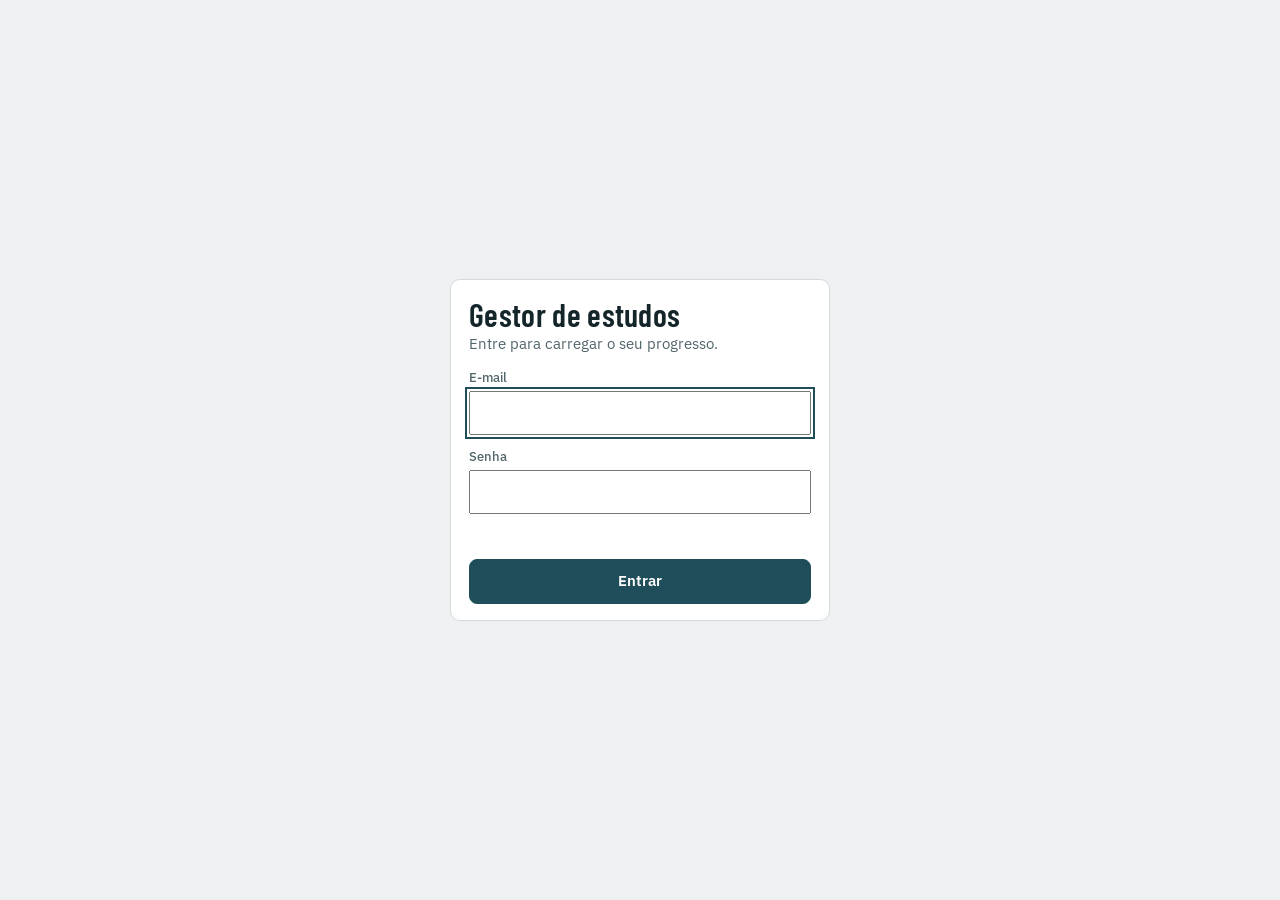
==== commit e72ec4cd: "supabase" ====
--- a/civil3d.html
+++ b/civil3d.html
@@ -189,6 +189,7 @@
 </div>
 <div id="modal" role="dialog" aria-modal="true"><div class="cx" id="modal-cx"></div></div>
 <div id="toast" role="status" aria-live="polite"></div>
+<script src="js/config.js"></script>
 <script src="js/armazenamento.js"></script>
 <script src="js/ultra-nucleo.js"></script>
 <script src="dados/civil3d.js"></script>
@@ -719,6 +720,7 @@
 document.addEventListener('keydown', e => { if (e.key === 'Escape') fecharModal(); if ((e.key === 'Enter' || e.key === ' ') && e.target.matches('header[data-a]')) { e.preventDefault(); e.target.click(); } });
 window.addEventListener('hashchange', () => { ui.revelado = false; render(); $('#principal').scrollTop = 0; });
 async function iniciar() {
+  await Armazenamento.pronto();          // com Supabase ligado: confere o login e baixa o progresso
   carregar();
   if (/^https?:$/.test(location.protocol) && /^(127\.0\.0\.1|localhost)$/.test(location.hostname)) {
     try {
